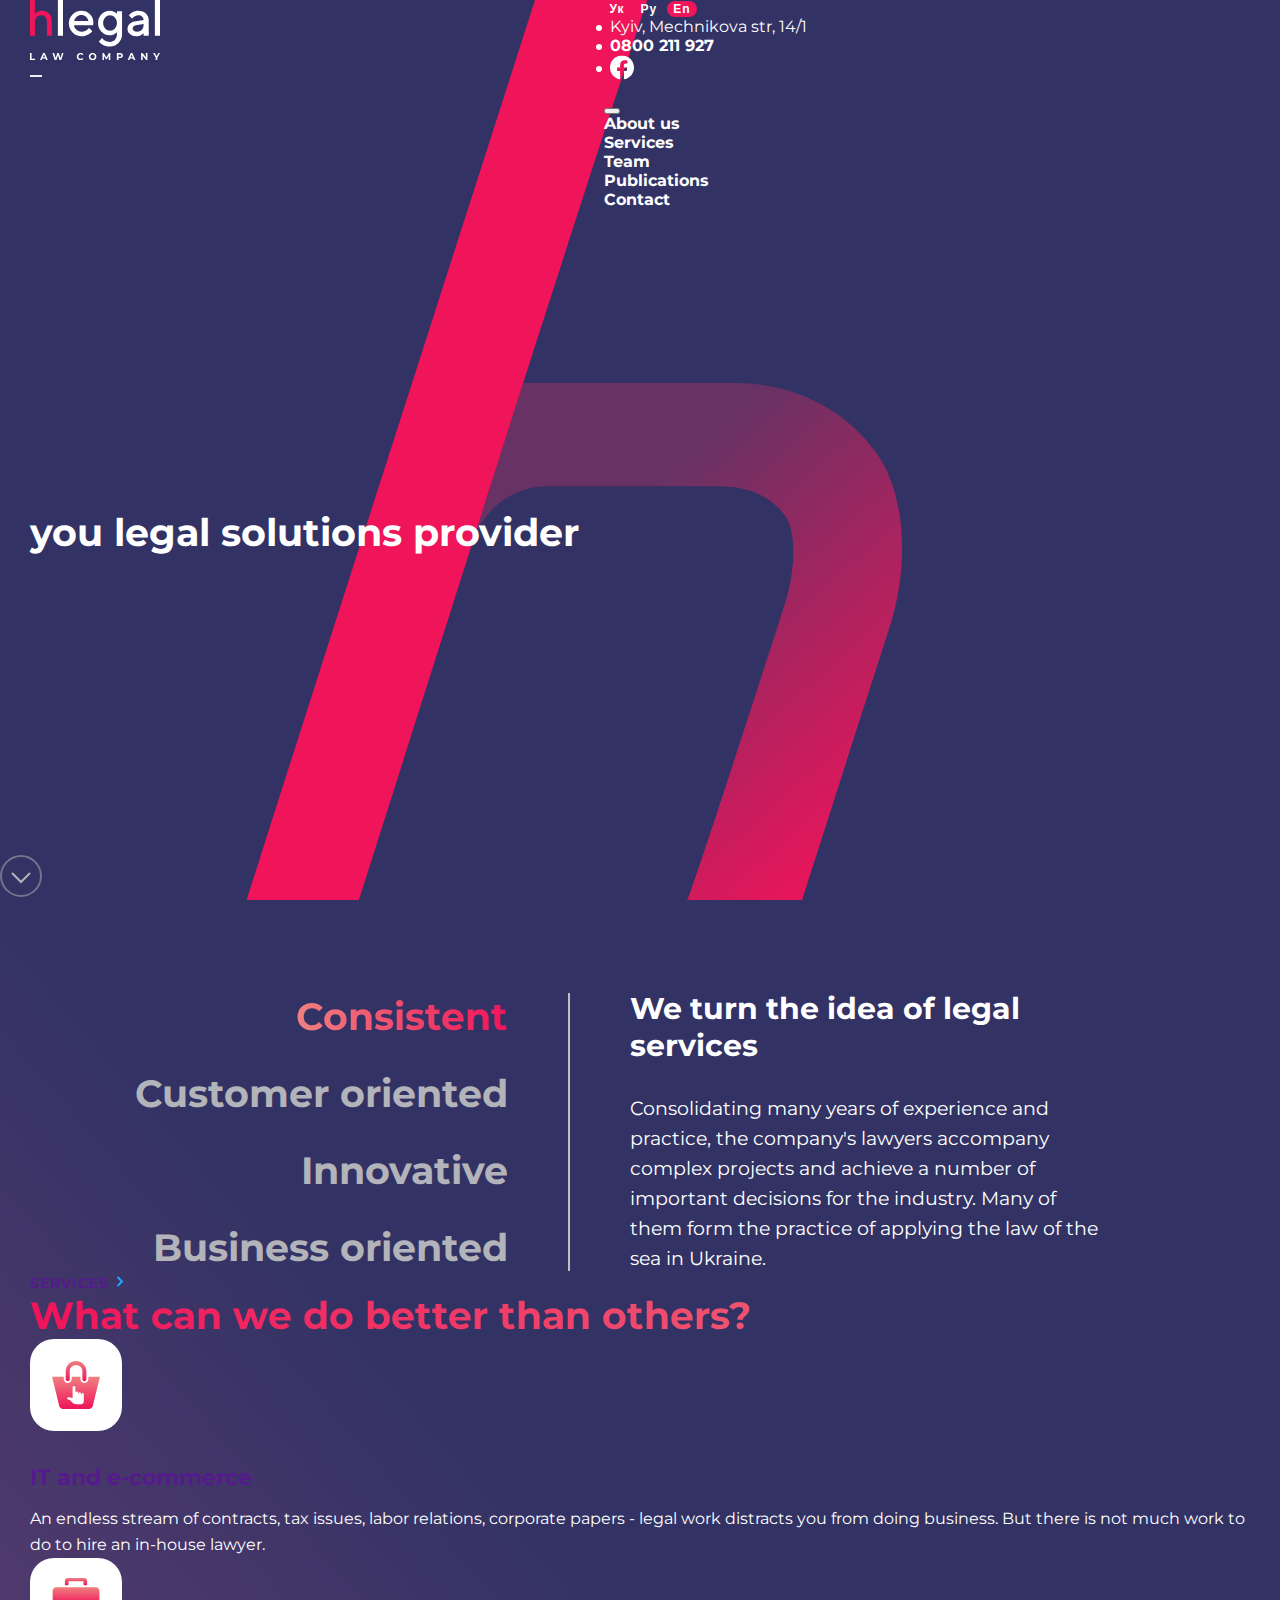
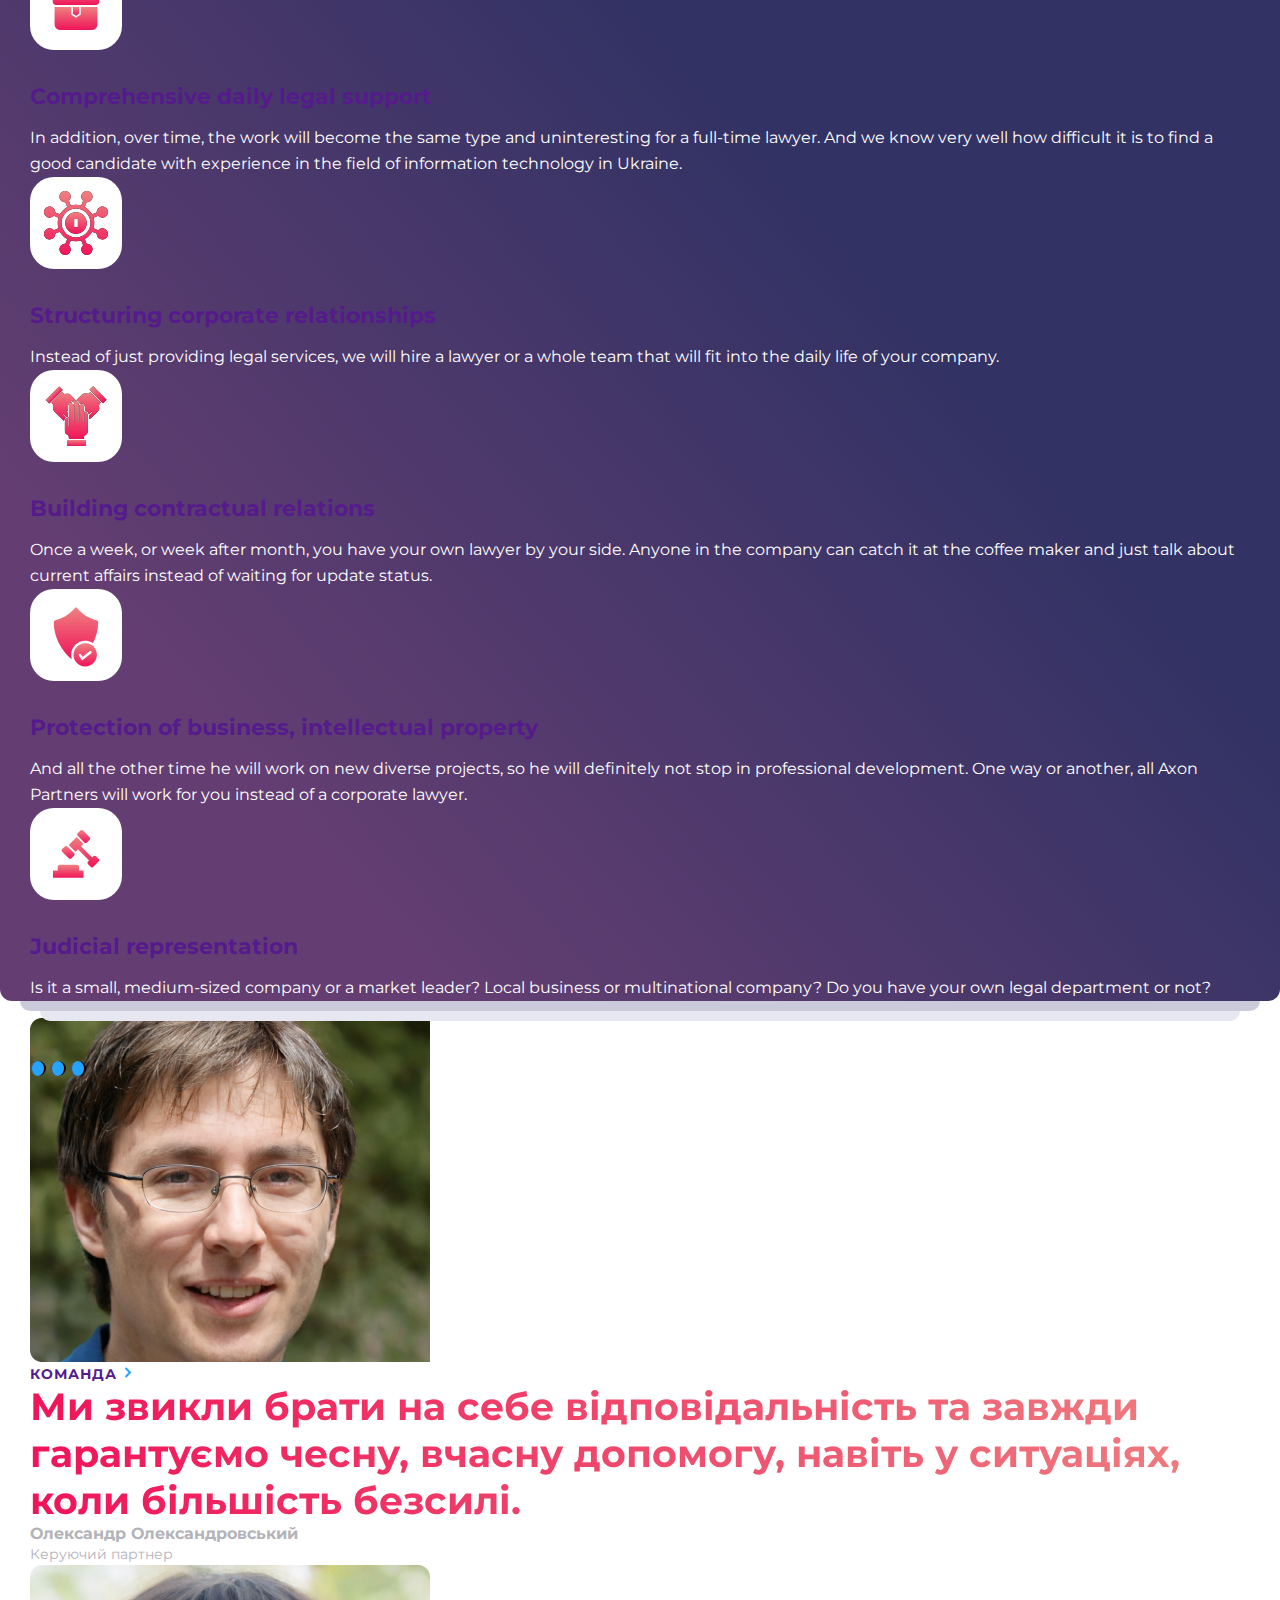
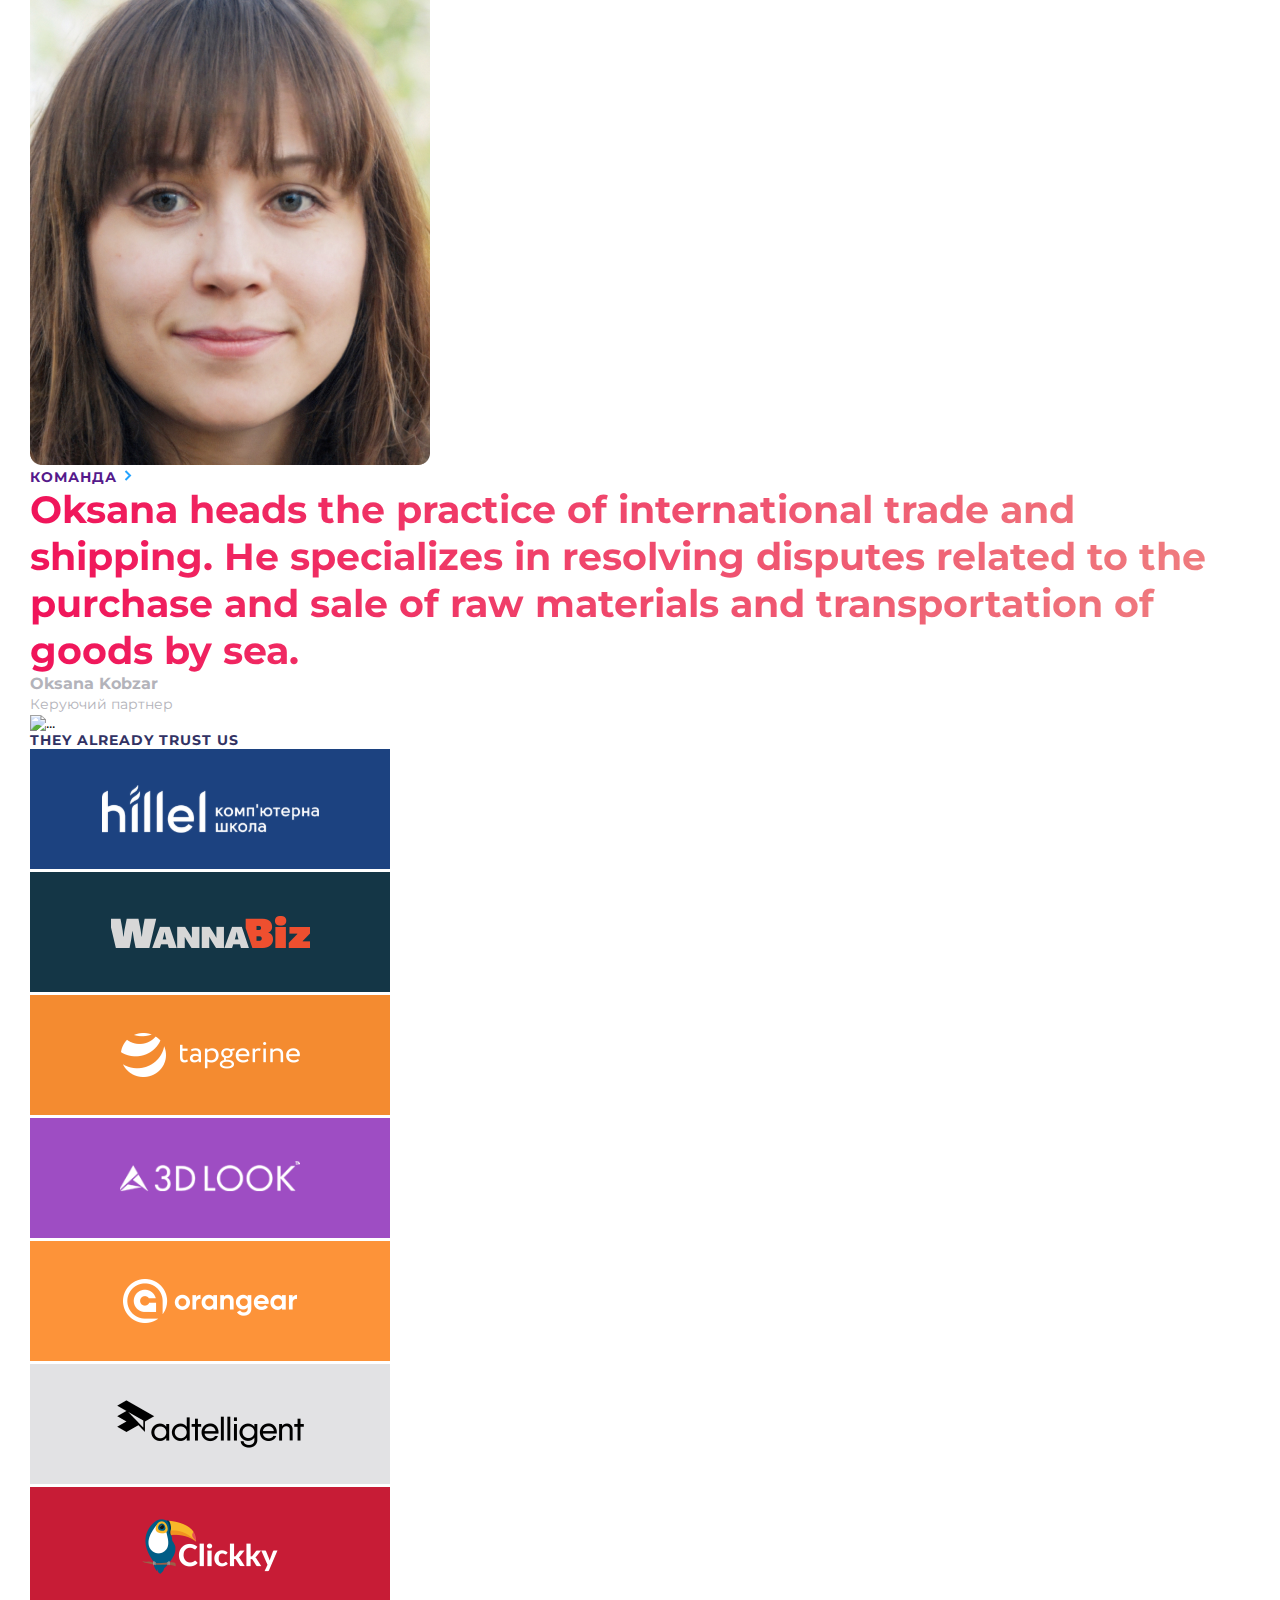
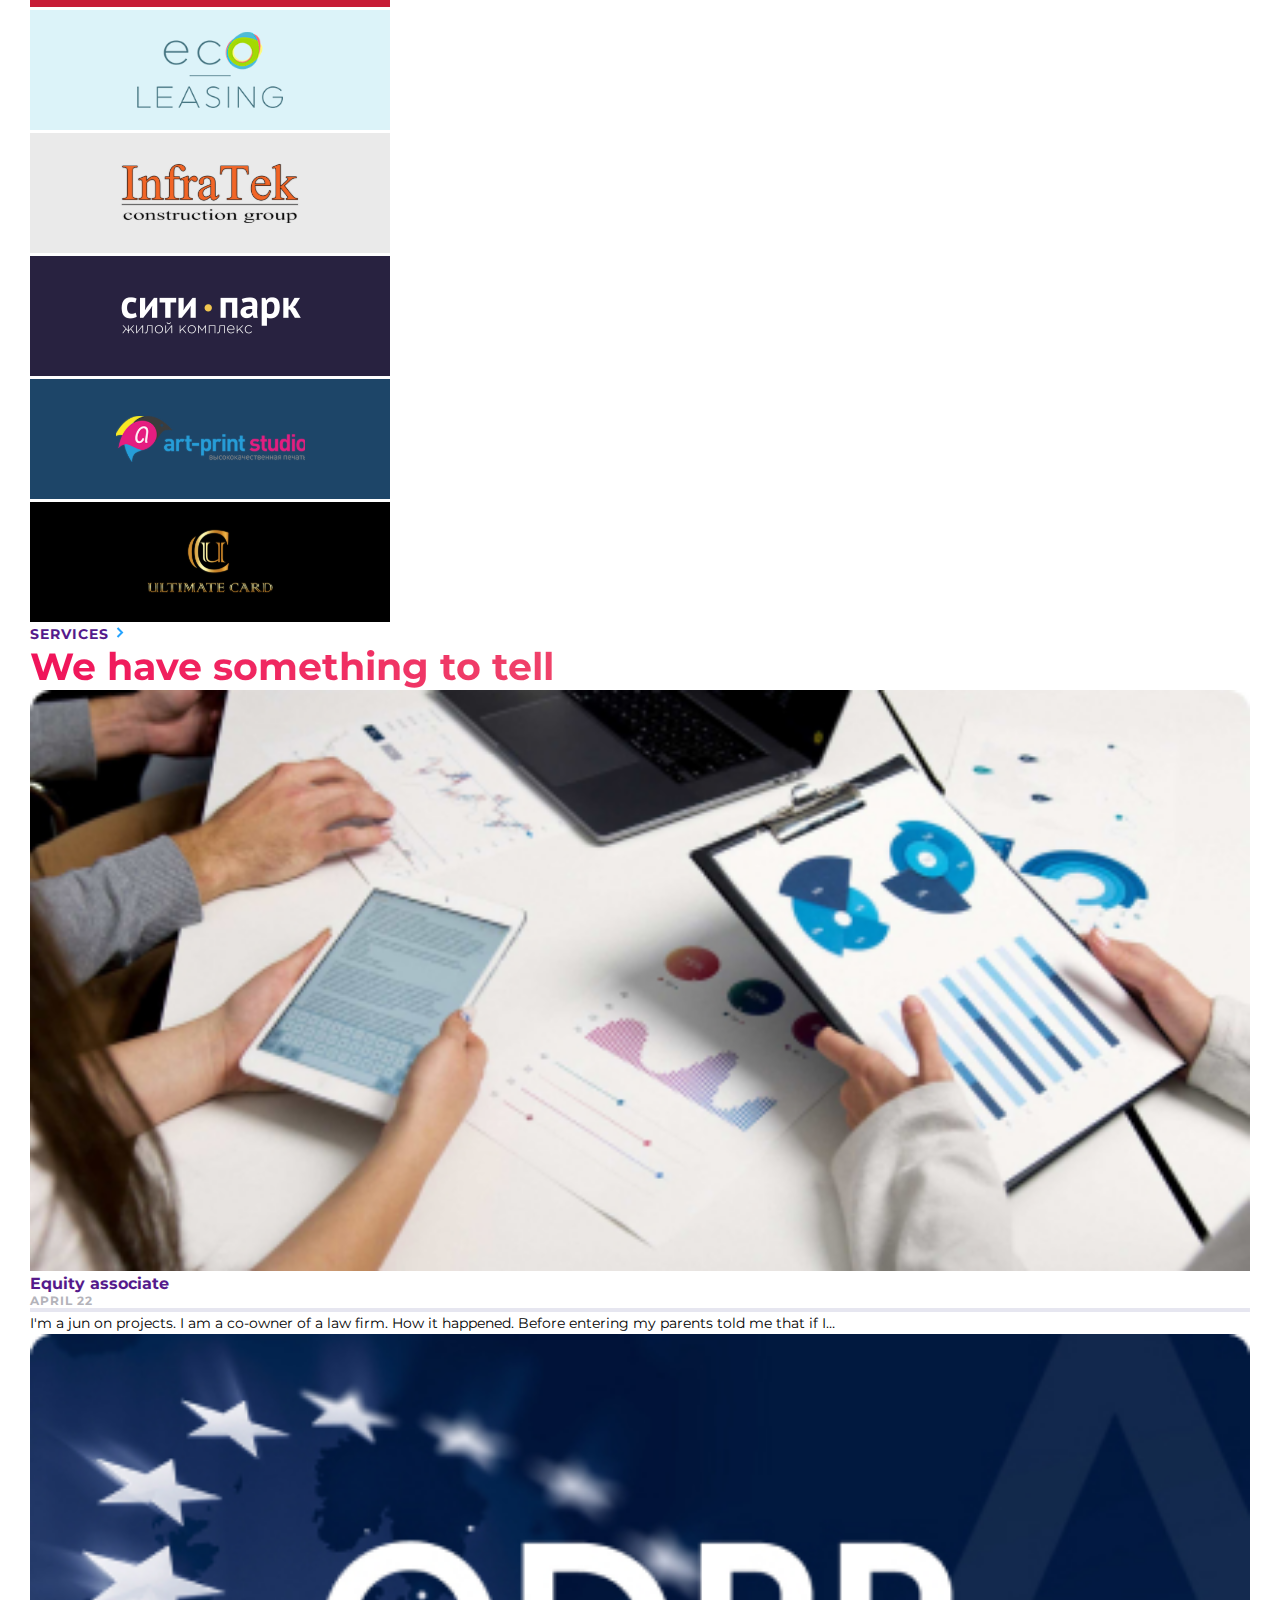
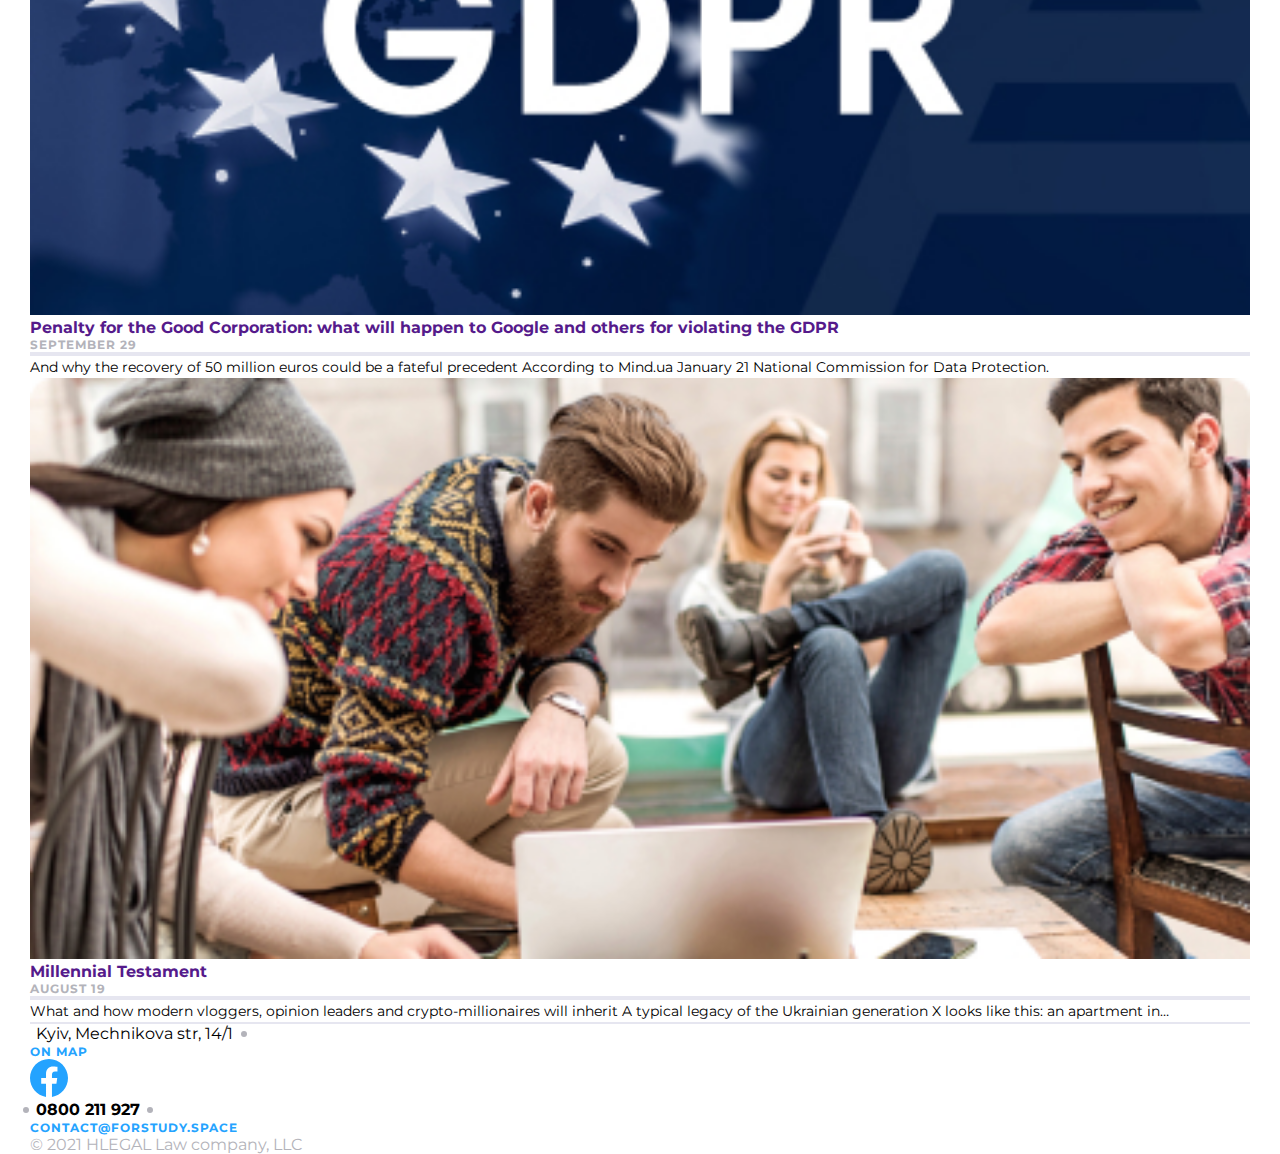
==== index.html @ 5e7d6709 "first commit" ====
<!DOCTYPE html>
<html lang="en">
  <head>
    <meta charset="UTF-8" />
    <meta name="viewport" content="width=device-width, initial-scale=1.0" />
    <title>Hlegal</title>
    <link
      href="https://cdn.jsdelivr.net/npm/bootstrap@5.3.2/dist/css/bootstrap.min.css"
      rel="stylesheet"
      integrity="sha384-T3c6CoIi6uLrA9TneNEoa7RxnatzjcDSCmG1MXxSR1GAsXEV/Dwwykc2MPK8M2HN"
      crossorigin="anonymous"
    />
    <script
      src="https://cdn.jsdelivr.net/npm/bootstrap@5.3.2/dist/js/bootstrap.bundle.min.js"
      integrity="sha384-C6RzsynM9kWDrMNeT87bh95OGNyZPhcTNXj1NW7RuBCsyN/o0jlpcV8Qyq46cDfL"
      crossorigin="anonymous"
    ></script>
    <link rel="stylesheet" href="./css/main.css" />
  </head>
  <body>
    <div class="page_gradient">
      <div class="page_gradient-shadow page_gradient-shadow-1"></div>
      <div class="page_gradient-shadow page_gradient-shadow-2"></div>
      <main class="main">
        <div class="main--bg">
          <object
            class="logo_h"
            data="./svg_icons/Symbol.svg"
            type=""
            class="main--bg--h"
          ></object>
        </div>
        <div class="main__section">
          <header class="main__header">
            <div class="header_top">
              <div class="header_top__info">
                <button class="btn-sm">Ук</button>
                <button class="btn-sm">Ру</button>
                <button class="btn-sm active">En</button>
              </div>
              <div class="header_top__number">
                <p class="mb-0 number">0800 211 927</p>
              </div>
            </div>
            <nav class="navbar navbar-dark navbar-expand-sm">
              <div class="conteiner">
                <div class="header_more w-100">
                  <div
                    class="header_more__logo d-flex align-items-center justify-content-between"
                  >
                    <div class="navbar-other">
                      <a class="navbar-brand" href="#">
                        <object
                          class="img_logo_header"
                          data="../svg_icons/Logo.svg "
                          type=""
                        ></object>
                        <a class="header_more__logo_2">
                          <object data="./svg_icons/Slash.svg" type=""></object>
                          <h3 class="h3_logo">services</h3>
                        </a>
                      </a>
                    </div>

                    <button
                      class="navbar-toggler h-toggler"
                      type="button"
                      data-bs-toggle="offcanvas"
                      data-bs-target="#offcanvasDarkNavbar"
                      aria-controls="offcanvasDarkNavbar"
                      aria-label="Toggle navigation"
                    >
                      <span class="navbar-toggler-icon"></span>
                    </button>
                  </div>
                  <div
                    class="header_more__info d-none d-sm-flex gap-3 align-items-center justify-content-md-end justify-content-start"
                  >
                    <div class="btn_lang d-flex gap-3 align-items-center">
                      <button class="btn-ms">Ук</button>
                      <button class="btn-ms">Ру</button>
                      <button class="btn-ms active">En</button>
                    </div>
                    <address class="d-flex align-items-center m-0 gap-3">
                      <p class="address_item mb-0 location">
                        Kyiv, Mechnikova str, 14/1
                      </p>
                      <p class="address_item mb-0 number">0800 211 927</p>
                      <a class="address_item" href="">
                        <object
                          data="./svg_icons/Facebook-Header.svg"
                          type=""
                        ></object>
                      </a>
                    </address>
                  </div>
                  <div
                    class="offcanvas offcanvas-end text-bg-dark header_more__links"
                    tabindex="-1"
                    id="offcanvasDarkNavbar"
                    aria-labelledby="offcanvasDarkNavbarLabel"
                  >
                    <div class="offcanvas-header">
                      <button
                        type="button"
                        class="btn-close btn-close-white"
                        data-bs-dismiss="offcanvas"
                        aria-label="Close"
                      ></button>
                    </div>
                    <div
                      class="offcanvas-body align-items-center justify-content-md-end justify-content-start"
                    >
                      <nav>
                        <ul class="d-flex gap-3 flex-sm-row flex-column">
                          <li class="item">
                            <a class="txt_u" href="">About us</a>
                          </li>
                          <li class="item">
                            <a class="txt_u" href="">Services</a>
                          </li>
                          <li class="item">
                            <a class="txt_u" href="">Team</a>
                          </li>
                          <li class="item">
                            <a class="txt_u" href="./pages/_publication.html"
                              >Publications</a
                            >
                          </li>
                          <li class="item">
                            <a class="txt_u" href="">Contact</a>
                          </li>
                        </ul>
                      </nav>
                    </div>
                  </div>
                </div>
              </div>
            </nav>
          </header>
          <div class="main__content">
            <div class="container">
              <h1
                class="text-light main__txt d-flex justify-content-center align-items-center text-center"
              >
                you legal solutions provider
              </h1>
            </div>
          </div>
          <div class="main__button_scroll d-flex justify-content-center pb-5">
            <a class="btn_down" href="#item">
              <svg
                xmlns="http://www.w3.org/2000/svg"
                width="42"
                height="42"
                viewBox="0 0 42 42"
                fill="none"
                class="btn_down__icon"
              >
                <circle
                  opacity="0.5"
                  cx="21"
                  cy="21"
                  r="20"
                  stroke="currentColor "
                  stroke-width="2"
                />
                <path
                  d="M12 18L21 27L30 18"
                  stroke="currentColor"
                  stroke-width="2"
                />
              </svg>
            </a>
          </div>
        </div>
      </main>
      <section class="services">
        <div class="conteiner">
          <div class="services_content">
            <div class="services_h">
              <ul class="list_s">
                <li class="services_item">
                  <a class="services_links active" href="">Consistent</a>
                </li>
                <li class="services_item">
                  <a class="services_links" href="">Customer oriented</a>
                </li>
                <li class="services_item">
                  <a class="services_links" href="">Innovative</a>
                </li>
                <li class="services_item">
                  <a class="services_links" href="">Business oriented</a>
                </li>
              </ul>
            </div>
            <div class="services_txt">
              <h3 class="h3_s">We turn the idea of legal services</h3>
              <p class="p_services">
                Consolidating many years of experience and practice, the
                company's lawyers accompany complex projects and achieve a
                number of important decisions for the industry. Many of them
                form the practice of applying the law of the sea in Ukraine.
              </p>
            </div>
          </div>
        </div>
      </section>
      <section id="item" class="services_card pb-5">
        <div class="conteiner">
          <div class="cards_title pt-5">
            <a class="link_card d-flex align-items-center" href=""
              >Services <object data="./svg_icons/Arrow.svg" type=""></object
            ></a>
            <h2 class="h2_card pt-1">What can we do better than others?</h2>
          </div>
          <div class="row pt-5">
            <div class="col-12 col-sm-6 col-lg-4">
              <object data="./svg_icons/backpack.svg" type=""></object>
              <h3 class="h3_card">
                <a class="publication_links" href="">IT and e-commerce</a>
              </h3>
              <p class="p_card">
                An endless stream of contracts, tax issues, labor relations,
                corporate papers - legal work distracts you from doing business.
                But there is not much work to do to hire an in-house lawyer.
              </p>
            </div>
            <div class="col-12 col-md-6 col-lg-4">
              <object data="./svg_icons/backpack_2.svg" type=""></object>
              <h3 class="h3_card">
                <a class="publication_links" href=""
                  >Comprehensive daily legal support</a
                >
              </h3>
              <p class="p_card">
                In addition, over time, the work will become the same type and
                uninteresting for a full-time lawyer. And we know very well how
                difficult it is to find a good candidate with experience in the
                field of information technology in Ukraine.
              </p>
            </div>
            <div class="col-12 col-sm-6 col-lg-4">
              <object data="./svg_icons/ank.svg" type=""></object>
              <h3 class="h3_card">
                <a class="publication_links" href=""
                  >Structuring corporate relationships</a
                >
              </h3>
              <p class="p_card">
                Instead of just providing legal services, we will hire a lawyer
                or a whole team that will fit into the daily life of your
                company.
              </p>
            </div>
            <div class="col-12 col-sm-6 col-lg-4 pt-5">
              <object data="./svg_icons/hand.svg" type=""></object>
              <h3 class="h3_card">
                <a class="publication_links" href=""
                  >Building contractual relations</a
                >
              </h3>
              <p class="p_card">
                Once a week, or week after month, you have your own lawyer by
                your side. Anyone in the company can catch it at the coffee
                maker and just talk about current affairs instead of waiting for
                update status.
              </p>
            </div>
            <div class="col-12 col-sm-6 col-lg-4 pt-5">
              <object data="./svg_icons/protection.svg" type=""></object>
              <h3 class="h3_card">
                <a class="publication_links" href=""
                  >Protection of business, intellectual property</a
                >
              </h3>
              <p class="p_card">
                And all the other time he will work on new diverse projects, so
                he will definitely not stop in professional development. One way
                or another, all Axon Partners will work for you instead of a
                corporate lawyer.
              </p>
            </div>
            <div class="col-12 col-sm-6 col-lg-4 pt-5">
              <object data="./svg_icons/Court.svg" type=""></object>
              <h3 class="h3_card">
                <a class="publication_links" href="">Judicial representation</a>
              </h3>
              <p class="p_card">
                Is it a small, medium-sized company or a market leader? Local
                business or multinational company? Do you have your own legal
                department or not?
              </p>
            </div>
          </div>
        </div>
      </section>
    </div>
    <div class="more_page pt-5">
      <section class="team pt-5">
        <div class="conteiner">
          <div id="carouselExampleIndicators" class="carousel slide">
            <div class="carousel-indicators">
              <button
                type="button"
                data-bs-target="#carouselExampleIndicators"
                data-bs-slide-to="0"
                class="active"
                aria-current="true"
                aria-label="Slide 1"
              ></button>
              <button
                type="button"
                data-bs-target="#carouselExampleIndicators"
                data-bs-slide-to="1"
                aria-label="Slide 2"
              ></button>
              <button
                type="button"
                data-bs-target="#carouselExampleIndicators"
                data-bs-slide-to="2"
                aria-label="Slide 3"
              ></button>
            </div>
            <div class="carousel-inner">
              <div class="carousel-item active">
                <div class="carousel_content d-flex gap-4 align-items-center">
                  <object
                    class="img_men"
                    data="./jpg_photo/men.jpg"
                    type=""
                  ></object>
                  <div class="team_title d-flex flex-column">
                    <a class="link_card pb-1 d-flex align-items-center" href=""
                      >команда
                      <object data="./svg_icons/Arrow.svg" type=""></object
                    ></a>
                    <h2 class="h2_card pb-1">
                      Ми звикли брати на себе відповідальність та завжди
                      гарантуємо чесну, вчасну допомогу, навіть у ситуаціях,
                      коли більшість безсилі.
                    </h2>
                    <h4 class="h4 pt-4">Олександр Олександровський</h4>
                    <h5 class="h5">Керуючий партнер</h5>
                  </div>
                </div>
              </div>
              <div class="carousel-item">
                <div class="carousel_content d-flex gap-4 align-items-center">
                  <object data="./jpg_photo/women.jpg" type=""></object>
                  <div class="team_title d-flex flex-column">
                    <a class="link_card pb-1" href=""
                      >команда
                      <object data="./svg_icons/Arrow.svg" type=""></object
                    ></a>
                    <h2 class="h2_card pb-1">
                      Oksana heads the practice of international trade and
                      shipping. He specializes in resolving disputes related to
                      the purchase and sale of raw materials and transportation
                      of goods by sea.
                    </h2>
                    <h4 class="h4 pt-4">Oksana Kobzar</h4>
                    <h5 class="h5">Керуючий партнер</h5>
                  </div>
                </div>
              </div>
              <div class="carousel-item">
                <img src="..." class="d-block w-100" alt="..." />
              </div>
            </div>
          </div>
        </div>
      </section>
      <section class="partners">
        <div class="conteiner partners_links">
          <div class="partners_title text-center pt-5">
            <h5 class="h5 p_h5 pt-5 pb-4">They already trust us</h5>
          </div>
          <div class="row rounded overflow-hidden">
            <div class="col-12 col-sm-4 col-lg-3">
              <object
                class="img_p"
                data="./svg_icons/hilel.svg"
                type=""
              ></object>
            </div>
            <div class="col-12 col-sm-4 col-lg-3">
              <object
                class="img_p"
                data="./svg_icons/wannabiz (2).svg"
                type=""
              ></object>
            </div>
            <div class="col-12 col-sm-4 col-lg-3">
              <object
                class="img_p"
                data="./svg_icons/tapg.svg"
                type=""
              ></object>
            </div>
            <div class="col-12 col-sm-4 col-lg-3">
              <object
                class="img_p"
                data="/svg_icons/3d_look.svg"
                type=""
              ></object>
            </div>
            <div class="lcol-12 col-sm-4 col-lg-3">
              <object
                class="img_p"
                data="./svg_icons/orenger.svg"
                type=""
              ></object>
            </div>
            <div class="col-12 col-sm-4 col-lg-3">
              <object
                class="img_p"
                data="./svg_icons/adtilligent.svg"
                type=""
              ></object>
            </div>
            <div class="col-12 col-sm-4 col-lg-3 clickky">
              <object
                class="img_p"
                data="./svg_icons/clickky.svg"
                type=""
              ></object>
            </div>
            <div class="col-12 col-sm-4 col-lg-3 eco">
              <object class="img_p" data="./svg_icons/eco.svg" type=""></object>
            </div>
            <div class="col-12 col-sm-4 col-lg-3 infotek">
              <object
                class="img_p"
                data="./svg_icons/infotek.svg"
                type=""
              ></object>
            </div>
            <div class="col-12 col-sm-4 col-lg-3 sity_park">
              <object
                class="img_p"
                data="./svg_icons/sity_park (2).svg"
                type=""
              ></object>
            </div>
            <div class="col-12 col-sm-4 col-lg-3 artprint">
              <object
                class="img_p"
                data="./svg_icons/artprint.svg"
                type=""
              ></object>
            </div>
            <div class="col-12 col-sm-4 col-lg-3 ultimate_card">
              <object
                class="img_p"
                data="./svg_icons/ultimate_card.svg"
                type=""
              ></object>
            </div>
          </div>
        </div>
      </section>

      <section class="publication pt-5">
        <div class="conteiner">
          <div class="publicatin_title">
            <a class="link_card d-flex align-items-center" href=""
              >Services <object data="./svg_icons/Arrow.svg" type=""></object
            ></a>
            <h2 class="h2_card pt-1">We have something to tell</h2>
          </div>
          <div class="row pt-5">
            <div class="col-12 col-sm-6 col-lg-4 pb-4">
              <object class="img" data="./jpg_photo/work.jpg" type=""></object>
              <h3 class="h3_publication pt-4">
                <a class="publication_links" href="">Equity associate</a>
              </h3>
              <p class="p_publication pb-3 pt-3">April 22</p>
              <h5 class="h5 h5_publication pt-3">
                I'm a jun on projects. I am a co-owner of a law firm. How it
                happened. Before entering my parents told me that if I…
              </h5>
            </div>
            <div class="col-12 col-sm-6 col-lg-4 pb-4">
              <object class="img" data="./jpg_photo/GDPR.jpg" type=""></object>
              <h3 class="h3_publication pt-4">
                <a class="publication_links" href=""
                  >Penalty for the Good Corporation: what will happen to Google
                  and others for violating the GDPR</a
                >
              </h3>
              <p class="p_publication pb-3 pt-3">September 29</p>
              <h5 class="h5 h5_publication pt-3">
                And why the recovery of 50 million euros could be a fateful
                precedent According to Mind.ua January 21 National Commission
                for Data Protection.
              </h5>
            </div>
            <div class="col-12 col-sm-6 col-lg-4 pb-5">
              <object
                class="img"
                data="./jpg_photo/people.jpg"
                type=""
              ></object>
              <h3 class="h3_publication pt-4">
                <a class="publication_links" href="">Millennial Testament</a>
              </h3>
              <p class="p_publication pb-3 pt-3">August 19</p>
              <h5 class="h5 h5_publication pt-3">
                What and how modern vloggers, opinion leaders and
                crypto-millionaires will inherit A typical legacy of the
                Ukrainian generation X looks like this: an apartment in…
              </h5>
            </div>
          </div>
        </div>
      </section>
      <footer class="footer">
        <div class="conteiner">
          <div class="footer_content row pt-4">
            <div class="footer_links col-12 col-sm-6 col-lg-6">
              <div class="loc_footer d-flex align-items-center gap-3 pb-4">
                <p class="address_item mb-0 location">
                  Kyiv, Mechnikova str, 14/1
                </p>
                <a class="link_f" href="">on map</a>
              </div>
              <div class="social_link d-flex gap-3 align-items-center">
                <a href=""
                  ><object
                    data="./svg_icons/Facebook-Footer.svg"
                    type=""
                  ></object
                ></a>
                <p class="address_item mb-0 number">0800 211 927</p>
                <a class="link_f" href="">contact@forstudy.space</a>
              </div>
            </div>
            <div
              class="footer_info col-12 col-sm-6 col-lg-6 d-flex justify-content-end"
            >
              <p class="p_f">© 2021 HLEGAL Law company, LLC</p>
            </div>
          </div>
        </div>
      </footer>
    </div>
  </body>
</html>
---- css/main.css ----
/* http://meyerweb.com/eric/tools/css/reset/ 
   v2.0 | 20110126
   License: none (public domain)
*/
@import url("https://fonts.googleapis.com/css2?family=Montserrat:wght@400;700&display=swap");
html, body, div, span, applet, object, iframe,
h1, h2, h3, h4, h5, h6, p, blockquote, pre,
a, abbr, acronym, address, big, cite, code,
del, dfn, em, img, ins, kbd, q, s, samp,
small, strike, strong, sub, sup, tt, var,
b, u, i, center,
dl, dt, dd, ol, ul, li,
fieldset, form, label, legend,
table, caption, tbody, tfoot, thead, tr, th, td,
article, aside, canvas, details, embed,
figure, figcaption, footer, header, hgroup,
menu, nav, output, ruby, section, summary,
time, mark, audio, video {
  margin: 0;
  padding: 0;
  border: 0;
  font-size: 100%;
  font: inherit;
  vertical-align: baseline;
}

/* HTML5 display-role reset for older browsers */
article, aside, details, figcaption, figure,
footer, header, hgroup, menu, nav, section {
  display: block;
}

body {
  line-height: 1;
}

ol, ul {
  list-style: none;
}

blockquote, q {
  quotes: none;
}

blockquote:before, blockquote:after,
q:before, q:after {
  content: "";
  content: none;
}

table {
  border-collapse: collapse;
  border-spacing: 0;
}

* {
  box-sizing: border-box;
}

body {
  font-family: "Montserrat", sans-serif;
}

.conteiner {
  max-width: 1380px;
  padding: 0 30px;
  margin: 0 auto;
  width: 100%;
}

.page_gradient {
  min-height: 100vh;
  background: var(--gradient-supersoft, linear-gradient(229deg, #323264 11.93%, #323264 57.17%, #643e72 87.46%));
  border-radius: 0px 0px 12px 12px;
  position: relative;
}
.page_gradient-shadow {
  background-color: #fff;
  height: 10px;
  position: absolute;
  width: 100%;
  border-radius: 0px 0px 12px 12px;
}
.page_gradient-shadow-1 {
  bottom: -10px;
  width: calc(100% - 40px);
  left: 20px;
  background-color: #CACADB;
}
.page_gradient-shadow-2 {
  bottom: -20px;
  width: calc(100% - 80px);
  left: 40px;
  background-color: #E7E7F2;
}

.txt_u {
  text-decoration: none;
  color: #fff;
  font-size: 16px;
  font-style: normal;
  font-weight: 700;
  line-height: normal;
}
.txt_u:hover {
  color: #f0145a;
  text-decoration: underline;
}

.main {
  position: relative;
  min-height: 100vh;
}
.main--bg {
  height: 100%;
  position: absolute;
  width: 100%;
  display: flex;
  justify-content: center;
  overflow-x: hidden;
}
.main--bg--h {
  height: 100%;
}
.main__section {
  display: flex;
  justify-content: space-between;
  position: relative;
  flex-direction: column;
  min-height: 100vh;
  z-index: 100;
}
.main__txt {
  font-size: 38px;
  font-style: normal;
  font-weight: 700;
  line-height: normal;
  color: #fff;
  padding: 0 30px;
}

.header_more {
  color: #fff;
  display: grid;
  row-gap: 18px;
  grid-template-areas: "info" "logo" "links";
}
@media screen and (min-width: 769px) {
  .header_more {
    grid-template-areas: "logo info" "logo links";
  }
}
.header_more__logo {
  grid-area: logo;
}
.header_more__info {
  grid-area: info;
}
.header_more__links {
  grid-area: links;
}

.btn-ms {
  background-color: transparent;
  border: none;
  color: #fff;
  font-size: 12px;
  font-style: normal;
  font-weight: 700;
  line-height: normal;
  letter-spacing: 1px;
}
.btn-ms.active, .btn-ms:hover {
  background-color: #f0145a;
  border-radius: 8px;
}

.navbar-toggler.h-toggler {
  border: none;
  outline: none;
}
.navbar-toggler.h-toggler:hover {
  border: none;
  outline: none;
}

.address_item {
  display: flex;
  align-items: center;
}
.address_item.location {
  font-size: 16px;
  font-style: normal;
  font-weight: 400;
  line-height: normal;
}
.address_item.number {
  font-size: 16px;
  font-style: normal;
  font-weight: 700;
  line-height: normal;
}
.address_item:before {
  position: relative;
  content: "";
  height: 6px;
  width: 6px;
  background-color: #fff;
  border-radius: 50%;
  right: 8px;
  top: 1px;
}

.btn_down {
  background-color: transparent;
  border: none;
  display: inline-block;
  cursor: pointer;
  color: #fff;
}
.btn_down__icon:hover {
  color: #f0145a;
}

.header_top {
  display: none;
}
@media screen and (max-width: 375px) {
  .header_top {
    display: flex;
    justify-content: space-between;
    width: 100%;
    align-items: center;
    background: rgba(245, 245, 250, 0.2);
    padding: 10px 15px;
  }
  .header_top__number {
    color: #fff;
    font-size: 16px;
    font-style: normal;
    font-weight: 700;
    line-height: normal;
  }
}

.header_more__logo_2 {
  display: none;
}
@media screen and (max-width: 375px) {
  .header_more__logo_2 {
    display: flex;
    justify-content: none;
    text-decoration: none;
  }
}

@media screen and (max-width: 375px) {
  .img_logo_header {
    max-width: 69px;
    display: flex;
  }
}
@media screen and (max-width: 375px) {
  .navbar-other {
    display: flex;
    align-items: center;
    justify-content: space-between;
    max-width: 169px;
  }
  .logo_h {
    max-width: 532px;
  }
}
.h3_logo {
  color: #fff;
  font-size: 20px;
  font-style: normal;
  font-weight: 400;
  line-height: normal;
}

.services_content {
  display: grid;
  grid-template-columns: repeat(2, 1fr);
  align-items: center;
  padding-top: 90px;
  max-width: 1080px;
}
.services_content .services_h {
  border-right: 2px solid silver;
  padding-right: 60px;
}
.services_content .services_h .list_s {
  display: flex;
  align-items: flex-end;
  flex-direction: column;
  gap: 30px;
}
.services_content .services_h .list_s .services_links {
  text-decoration: none;
  font-size: 38px;
  font-style: normal;
  font-weight: 700;
  line-height: normal;
  color: #b3b3ba;
}
.services_content .services_h .list_s .services_links:hover, .services_content .services_h .list_s .services_links.active {
  background: var(--gradient-text-red-reversed, linear-gradient(90deg, #ef8080 0.84%, #f0145a 99.96%));
  background-clip: text;
  -webkit-background-clip: text;
  -webkit-text-fill-color: transparent;
}
.services_content .services_txt {
  display: flex;
  flex-direction: column;
  gap: 30px;
  padding-left: 60px;
}
.services_content .services_txt .h3_s {
  color: #fff;
  font-size: 30px;
  font-style: normal;
  font-weight: 700;
  line-height: normal;
}
.services_content .services_txt .p_services {
  color: #fff;
  font-size: 19px;
  font-style: normal;
  font-weight: 400;
  line-height: 30px; /* 157.895% */
}

.link_card {
  text-decoration: none;
  font-size: 14px;
  font-style: normal;
  font-weight: 700;
  line-height: normal;
  letter-spacing: 1px;
  text-transform: uppercase;
}

.h2_card {
  font-size: 38px;
  font-style: normal;
  font-weight: 700;
  line-height: normal;
  background: var(--gradient-red-text, linear-gradient(90deg, #f0145a 0.84%, #ef8080 99.96%));
  background-clip: text;
  -webkit-background-clip: text;
  -webkit-text-fill-color: transparent;
}

.h3_card {
  color: #24A3FF;
  font-size: 22px;
  font-style: normal;
  font-weight: 700;
  line-height: normal;
  padding: 30px 0px 15px 0px;
}

.p_card {
  color: #fff;
  font-size: 16px;
  font-style: normal;
  font-weight: 400;
  line-height: 26px; /* 162.5% */
}

.card_content {
  gap: 60px;
}

.h4 {
  font-size: 16px;
  font-style: normal;
  font-weight: 700;
  line-height: normal;
  color: #b3b3ba;
}

.h5 {
  color: #b3b3ba;
  font-size: 14px;
  font-style: normal;
  font-weight: 400;
  line-height: 22px; /* 157.143% */
}

.btn_scroll {
  color: #24A3FF;
  border-radius: 50%;
}

.p_h5 {
  font-size: 14px;
  font-style: normal;
  font-weight: 700;
  line-height: normal;
  letter-spacing: 1px;
  text-transform: uppercase;
  color: #323264;
}

.publication .h3_publication {
  font-size: 16px;
  font-style: normal;
  font-weight: 700;
  line-height: normal;
  color: #24A3FF;
}
.publication .p_publication {
  font-size: 12px;
  font-style: normal;
  font-weight: 700;
  line-height: normal;
  letter-spacing: 1px;
  text-transform: uppercase;
  color: #b3b3ba;
  border-bottom: 4px solid #e6e6f0;
}
.publication .h5_publication {
  font-size: 14px;
  font-style: normal;
  font-weight: 400;
  line-height: 22px; /* 157.143% */
  color: #000;
}

.img {
  width: 100%;
}

.link_f {
  font-size: 12px;
  font-style: normal;
  font-weight: 700;
  line-height: normal;
  letter-spacing: 1px;
  text-transform: uppercase;
  color: #24A3FF;
  text-decoration: none;
}

.footer_content {
  border-top: 2px solid #e6e6f0;
}
.footer_content .p_f {
  font-size: 16px;
  font-style: normal;
  font-weight: 400;
  line-height: normal;
  color: #b3b3ba;
}

.loc_footer .address_item::after {
  content: "";
  background-color: #b3b3ba;
  width: 6px;
  height: 6px;
  position: relative;
  border-radius: 50%;
  left: 8px;
  top: 1px;
}

.social_link .address_item::before {
  content: "";
  background-color: #b3b3ba;
  width: 6px;
  height: 6px;
  position: relative;
  border-radius: 50%;
  right: 7px;
  top: 1px;
}
.social_link .address_item::after {
  content: "";
  background-color: #b3b3ba;
  width: 6px;
  height: 6px;
  position: relative;
  border-radius: 50%;
  left: 7px;
  top: 1px;
}

@media screen and (max-width: 1060px) {
  .img_p {
    width: 100%;
  }
}
@media screen and (max-width: 933px) {
  .services_content .services_h .list_s {
    white-space: nowrap;
  }
}
@media screen and (max-width: 769px) {
  .services_content {
    display: grid;
    grid-template-columns: repeat(2, 1fr);
    grid-template-columns: 100%;
  }
}
@media screen and (max-width: 769px) {
  .services_content .services_h .list_s {
    flex-direction: row;
    white-space: nowrap;
    overflow-x: auto;
    max-width: 769px;
    border-bottom: 2px solid silver;
    align-items: center;
    padding-bottom: 30px;
  }
  .services_content .services_h {
    border-right: none;
    padding-right: 0px;
  }
  .services_content .services_txt {
    padding-top: 30px;
    padding-left: 0px;
  }
}
@media screen and (max-width: 769px) {
  .carousel_content.d-flex.gap-4.align-items-center {
    display: flex;
    flex-wrap: wrap;
    width: 100%;
    align-items: center;
  }
  .img_men {
    width: 100%;
  }
  .col-12.col-sm-6.col-lg-4.pb-5 {
    width: 100%;
  }
  .img_p {
    max-width: 217px;
  }
  .number {
    white-space: nowrap;
  }
  .col-12.col-md-6.col-lg-4 {
    max-width: 274px;
  }
}
@media screen and (max-width: 415px) {
  .loc_footer {
    display: flex;
    flex-direction: column;
    align-items: center;
  }
  .social_link {
    display: flex;
    flex-direction: column;
    align-items: center;
    padding-bottom: 30px;
  }
  .p_f {
    white-space: nowrap;
  }
  .img_p {
    width: 100%;
  }
  .clickky,
  .eco,
  .infotek,
  .sity_park,
  .artprint,
  .ultimate_card {
    display: none;
  }
}
.carousel-indicators [data-bs-target] {
  background-color: #24A3FF;
  border-radius: 50%;
  border-top: none;
  border-bottom: none;
  width: 15px;
  height: 15px;
  position: relative;
  top: 60px;
}

.conteiner {
  max-width: 1380px;
  padding: 0 30px;
  margin: 0 auto;
  width: 100%;
}

.header_more_p {
  color: #b3b3ba;
  display: grid;
  row-gap: 18px;
  grid-template-areas: "info" "logo" "links";
}
@media screen and (min-width: 769px) {
  .header_more_p {
    grid-template-areas: "logo info" "logo links";
  }
}
.header_more_p__logo {
  grid-area: logo;
}
.header_more_p__info {
  grid-area: info;
}
.header_more_p__links {
  grid-area: links;
}

.btn-sm {
  background-color: transparent;
  border: none;
  color: #b3b3ba;
  font-size: 12px;
  font-style: normal;
  font-weight: 700;
  line-height: normal;
  letter-spacing: 1px;
}
.btn-sm.active, .btn-sm:hover {
  background-color: #f0145a;
  border-radius: 8px;
}

.navbar-toggler.h-toggler {
  border: none;
  outline: none;
}
.navbar-toggler.h-toggler:hover {
  border: none;
  outline: none;
}

.address_item {
  display: flex;
  align-items: center;
}
.address_item.location {
  font-size: 16px;
  font-style: normal;
  font-weight: 400;
  line-height: normal;
}
.address_item.number_ {
  font-size: 16px;
  font-style: normal;
  font-weight: 700;
  line-height: normal;
}
.address_item:before {
  position: relative;
  content: "";
  height: 6px;
  width: 6px;
  background-color: #fff;
  border-radius: 50%;
  right: 8px;
  top: 1px;
}

.btn_down {
  background-color: transparent;
  border: none;
  display: inline-block;
  cursor: pointer;
  color: #b3b3ba;
}
.btn_down__icon:hover {
  color: #f0145a;
}

.header_top {
  display: none;
}
@media screen and (max-width: 375px) {
  .header_top {
    display: flex;
    justify-content: space-between;
    width: 100%;
    align-items: center;
    background: rgba(245, 245, 250, 0.2);
    padding: 10px 15px;
  }
  .header_top__number {
    color: #b3b3ba;
    font-size: 16px;
    font-style: normal;
    font-weight: 700;
    line-height: normal;
  }
}

.header_more__logo_2 {
  display: none;
}
@media screen and (max-width: 375px) {
  .header_more__logo_2 {
    display: flex;
    justify-content: none;
    text-decoration: none;
  }
}

@media screen and (max-width: 375px) {
  .img_logo_header {
    max-width: 69px;
    display: flex;
  }
}
@media screen and (max-width: 375px) {
  .navbar-other {
    display: flex;
    align-items: center;
    justify-content: space-between;
    max-width: 169px;
  }
}
.txt_p {
  text-decoration: none;
  color: #24A3FF;
  font-size: 16px;
  font-style: normal;
  font-weight: 700;
  line-height: normal;
}
.txt_p:hover {
  color: #f0145a;
  text-decoration: underline;
}

.button {
  border-radius: 12px;
  background: var(--grey-separator, #e6e6f0);
  max-width: 229px;
  overflow: hidden;
  display: flex;
  align-items: center;
  padding: 3px;
}
.button .btn {
  font-size: 16px;
  font-style: normal;
  font-weight: 700;
  line-height: normal;
  color: #323264;
  text-align: center;
  border: none;
}
.button .btn:hover, .button .btn.active {
  border-radius: 10px;
  background: var(--basic-white, #fff);
}

.img_logo_header_p {
  width: 100%;
}

.h3_p {
  font-size: 16px;
  font-style: normal;
  font-weight: 700;
  line-height: normal;
  color: #24A3FF;
}

.publication_links {
  text-decoration: none;
}

.p_pub {
  font-size: 12px;
  font-style: normal;
  font-weight: 700;
  line-height: normal;
  letter-spacing: 1px;
  text-transform: uppercase;
  color: #b3b3ba;
}

.h5_p {
  font-size: 14px;
  font-style: normal;
  font-weight: 400;
  line-height: 22px; /* 157.143% */
  color: #000;
}

.more_publication {
  border-bottom: 2px solid #e6e6f0;
}
.more_publication .btn_btm {
  font-size: 16px;
  font-style: normal;
  font-weight: 700;
  line-height: normal;
  color: #fff;
  background: var(--active-regular, #24A3FF);
  box-shadow: 0px 0px 20px 0px rgba(36, 163, 255, 0.5);
  padding: 18px 30px;
  border: none;
  border-radius: 12px;
}
.more_publication .btn_btm:hover {
  background-color: transparent;
  color: #24A3FF;
  box-shadow: 10px 10px 10px 10px solid #24A3FF;
}
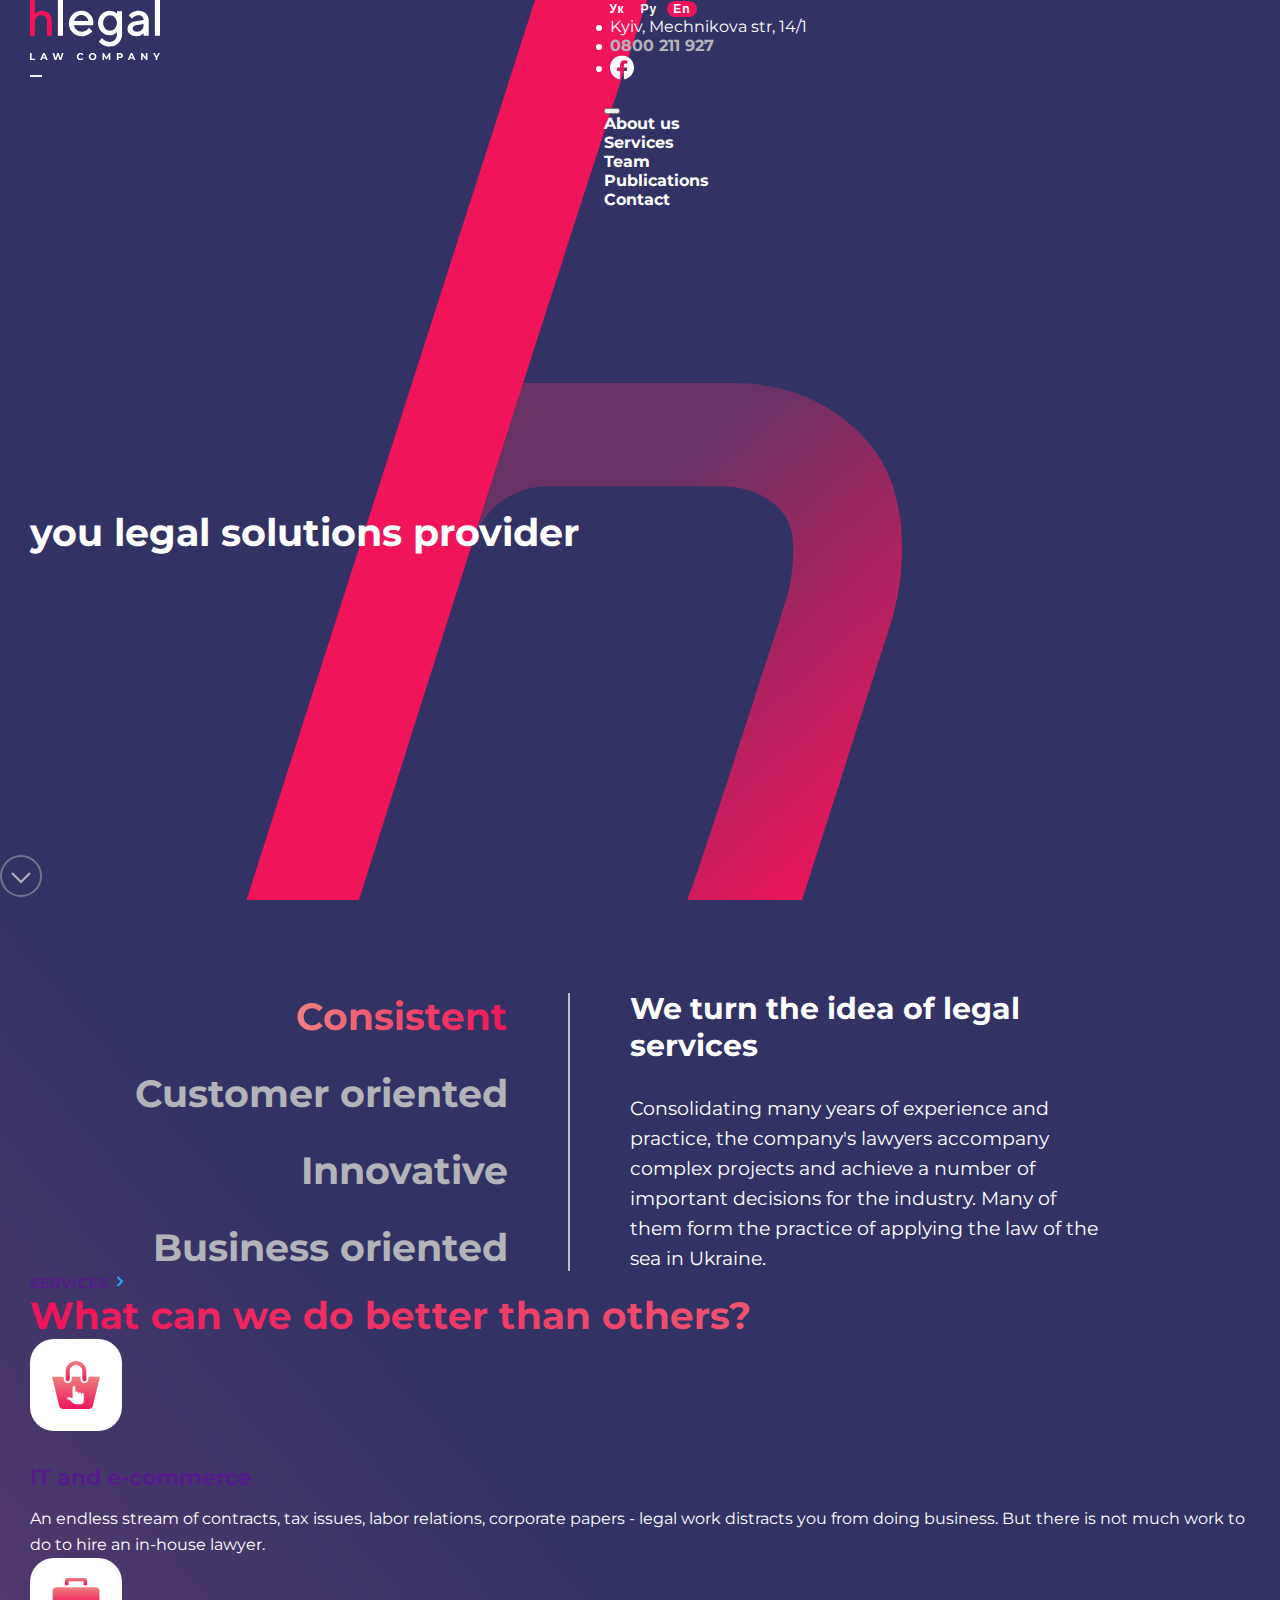
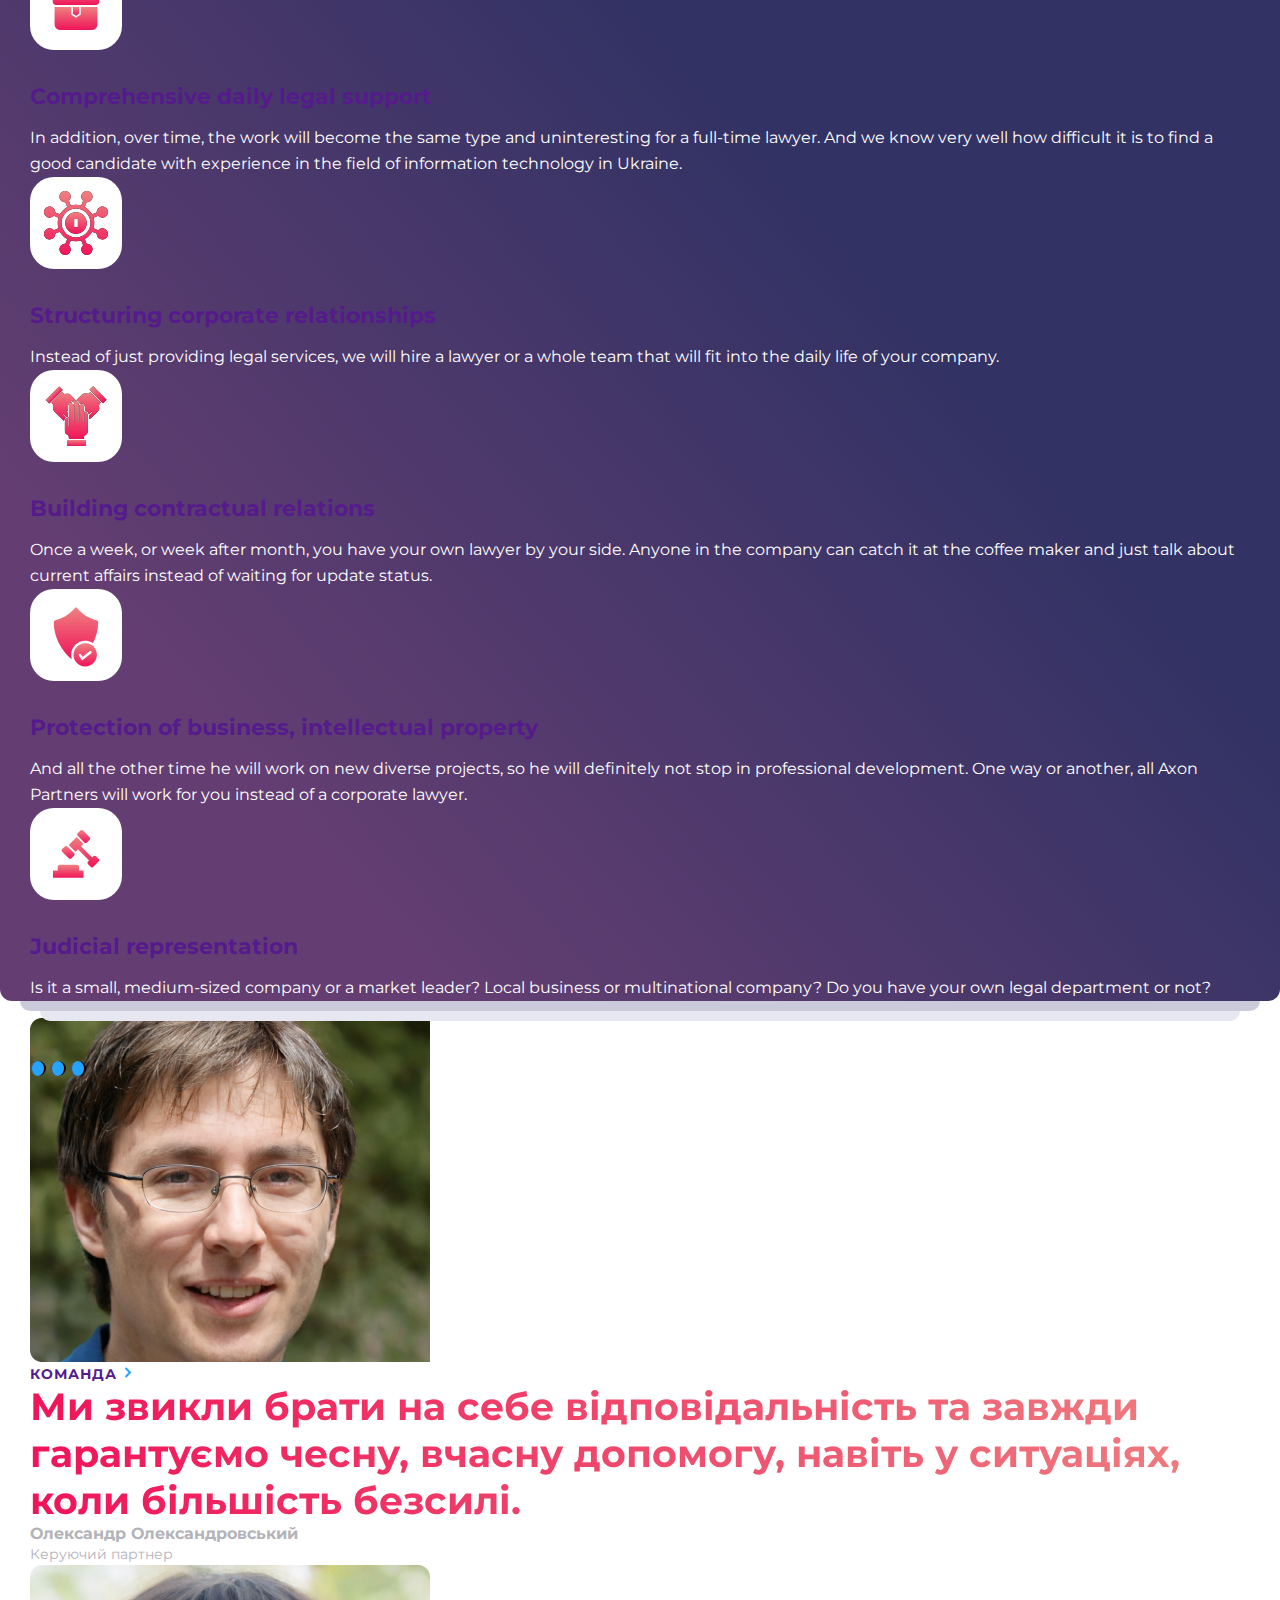
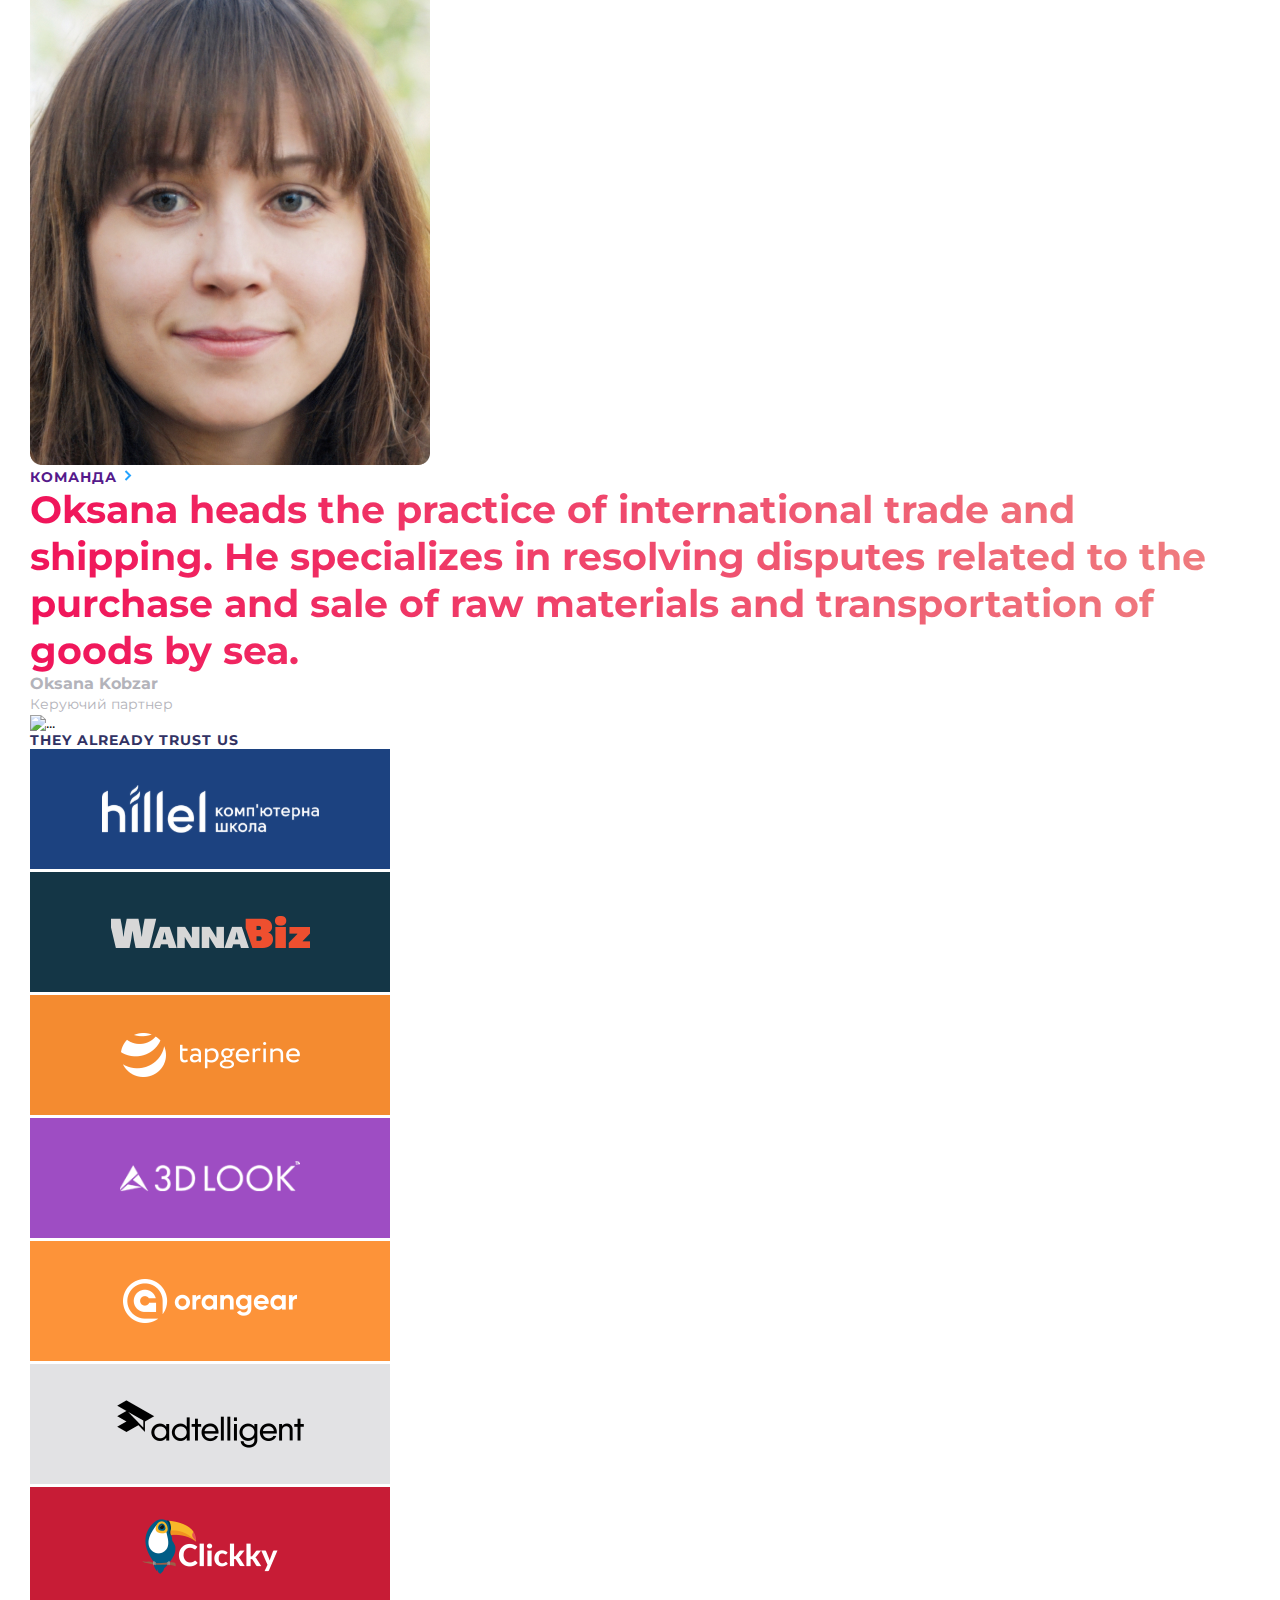
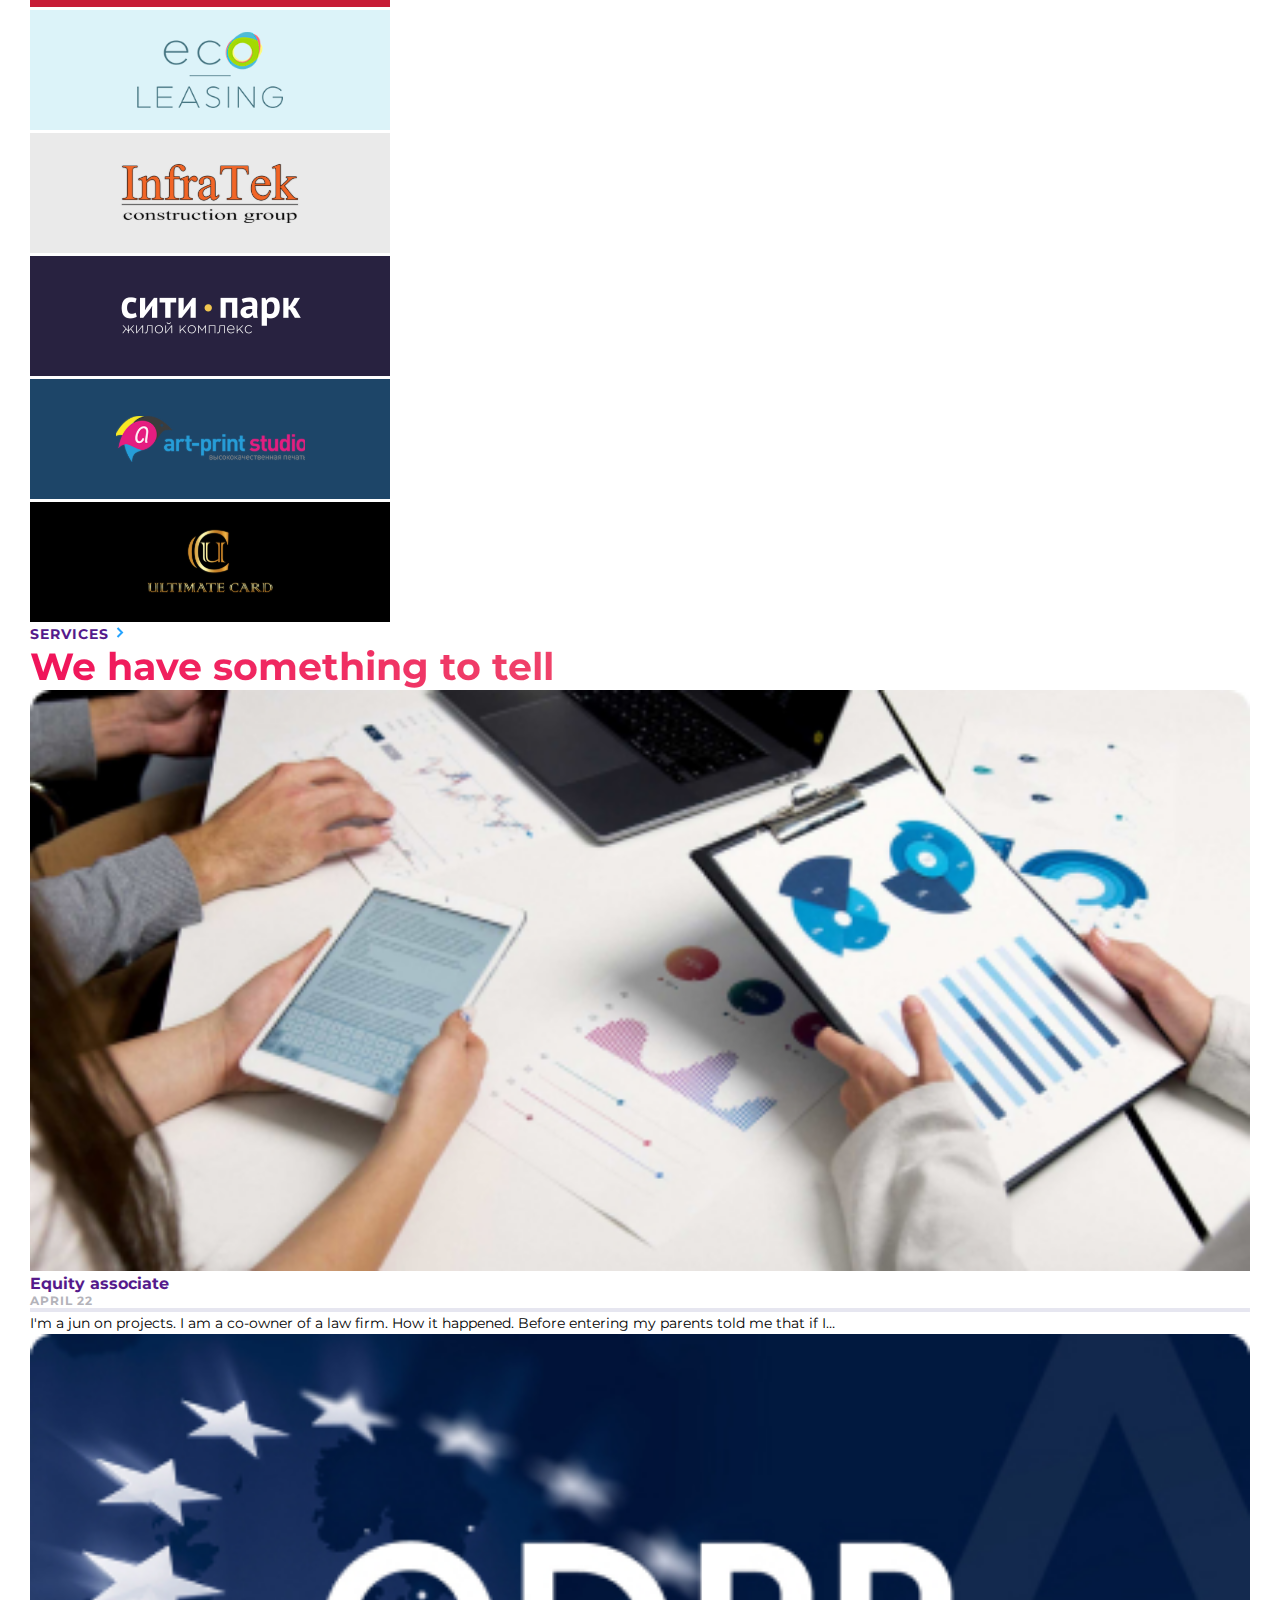
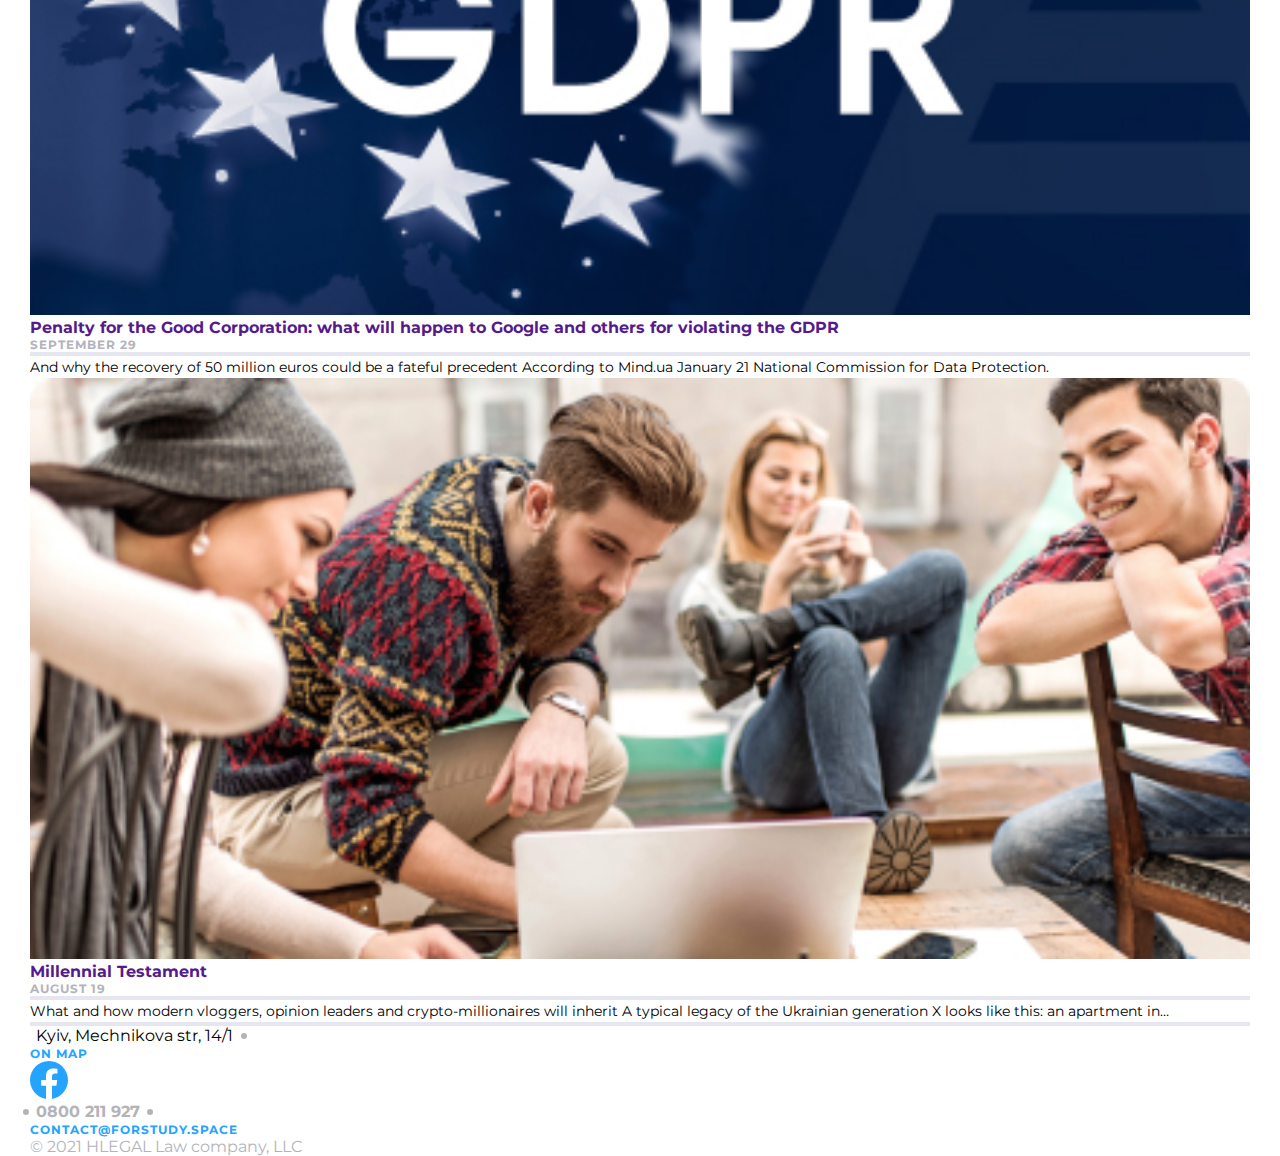
==== commit caf0246a: "new pages" ====
--- a/index.html
+++ b/index.html
@@ -52,7 +52,7 @@
                       <a class="navbar-brand" href="#">
                         <object
                           class="img_logo_header"
-                          data="../svg_icons/Logo.svg "
+                          data="./svg_icons/Logo.svg "
                           type=""
                         ></object>
                         <a class="header_more__logo_2">
@@ -123,12 +123,12 @@
                             <a class="txt_u" href="">Team</a>
                           </li>
                           <li class="item">
-                            <a class="txt_u" href="./pages/_publication.html"
+                            <a class="txt_u" href="./publication.html"
                               >Publications</a
                             >
                           </li>
                           <li class="item">
-                            <a class="txt_u" href="">Contact</a>
+                            <a class="txt_u" href="./contact_page.html">Contact</a>
                           </li>
                         </ul>
                       </nav>
@@ -401,7 +401,7 @@
             <div class="col-12 col-sm-4 col-lg-3">
               <object
                 class="img_p"
-                data="/svg_icons/3d_look.svg"
+                data="./svg_icons/3d_look.svg"
                 type=""
               ></object>
             </div>
--- a/css/main.css
+++ b/css/main.css
@@ -445,7 +445,7 @@
 }
 
 .footer_content {
-  border-top: 2px solid #e6e6f0;
+  border-top: 4px solid #e6e6f0;
 }
 .footer_content .p_f {
   font-size: 16px;
@@ -809,4 +809,280 @@
   background-color: transparent;
   color: #24A3FF;
   box-shadow: 10px 10px 10px 10px solid #24A3FF;
+}
+
+.conteiner_entry {
+  max-width: 1140px;
+  padding: 0 30px;
+  margin: 0 auto;
+  width: 100%;
+}
+
+.main_title {
+  border-bottom: 4px solid #b3b3ba;
+}
+.main_title .h1_entry {
+  font-size: 30px;
+  font-style: normal;
+  font-weight: 700;
+  line-height: normal;
+  color: #323264;
+}
+.main_title .p_entry {
+  font-size: 12px;
+  font-style: normal;
+  font-weight: 700;
+  line-height: normal;
+  letter-spacing: 1px;
+  text-transform: uppercase;
+  color: #b3b3ba;
+}
+
+.main_txt {
+  border-bottom: 4px solid #b3b3ba;
+}
+.main_txt .p_txt {
+  color: #000;
+  font-size: 16px;
+  font-style: normal;
+  font-weight: 400;
+  line-height: 26px; /* 162.5% */
+}
+.main_txt .h2_entry {
+  font-size: 38px;
+  font-style: normal;
+  font-weight: 700;
+  line-height: normal;
+  background: var(--Gradient-Red-Text, linear-gradient(90deg, #F0145A 0.84%, #EF8080 99.96%));
+  background-clip: text;
+  -webkit-background-clip: text;
+  -webkit-text-fill-color: transparent;
+}
+.main_txt .h3_entry {
+  font-size: 22px;
+  font-style: normal;
+  font-weight: 700;
+  line-height: normal;
+  color: #323264;
+}
+.main_txt .p_list {
+  font-size: 18px;
+  font-style: normal;
+  font-weight: 400;
+  line-height: 26px; /* 144.444% */
+  color: #000;
+}
+.main_txt .p_list .span {
+  font-size: 18px;
+  font-style: normal;
+  font-weight: 700;
+  line-height: 26px; /* 144.444% */
+  color: #f0145a;
+}
+.main_txt .h2_other {
+  font-size: 22px;
+  font-style: normal;
+  font-weight: 700;
+  line-height: normal;
+  color: #323264;
+}
+.main_txt .p_photo {
+  font-size: 14px;
+  font-style: normal;
+  font-weight: 400;
+  line-height: 22px; /* 157.143% */
+  color: #b3b3ba;
+}
+
+@media screen and (max-width: 769px) {
+  .img_public {
+    width: 100%;
+  }
+}
+.conteiner_entry {
+  max-width: 1140px;
+  padding: 0 30px;
+  margin: 0 auto;
+  width: 100%;
+}
+
+.main_title {
+  border-bottom: 4px solid #b3b3ba;
+}
+.main_title .h1_entry {
+  font-size: 30px;
+  font-style: normal;
+  font-weight: 700;
+  line-height: normal;
+  color: #323264;
+}
+.main_title .p_entry {
+  font-size: 12px;
+  font-style: normal;
+  font-weight: 700;
+  line-height: normal;
+  letter-spacing: 1px;
+  text-transform: uppercase;
+  color: #b3b3ba;
+}
+
+.main_txt {
+  border-bottom: 4px solid #b3b3ba;
+}
+.main_txt .p_txt {
+  color: #000;
+  font-size: 16px;
+  font-style: normal;
+  font-weight: 400;
+  line-height: 26px; /* 162.5% */
+}
+.main_txt .h2_entry {
+  font-size: 38px;
+  font-style: normal;
+  font-weight: 700;
+  line-height: normal;
+  background: var(--Gradient-Red-Text, linear-gradient(90deg, #F0145A 0.84%, #EF8080 99.96%));
+  background-clip: text;
+  -webkit-background-clip: text;
+  -webkit-text-fill-color: transparent;
+}
+.main_txt .h3_entry {
+  font-size: 22px;
+  font-style: normal;
+  font-weight: 700;
+  line-height: normal;
+  color: #323264;
+}
+.main_txt .p_list {
+  font-size: 18px;
+  font-style: normal;
+  font-weight: 400;
+  line-height: 26px; /* 144.444% */
+  color: #000;
+}
+.main_txt .p_list .span {
+  font-size: 18px;
+  font-style: normal;
+  font-weight: 700;
+  line-height: 26px; /* 144.444% */
+  color: #f0145a;
+}
+.main_txt .h2_other {
+  font-size: 22px;
+  font-style: normal;
+  font-weight: 700;
+  line-height: normal;
+  color: #323264;
+}
+.main_txt .p_photo {
+  font-size: 14px;
+  font-style: normal;
+  font-weight: 400;
+  line-height: 22px; /* 157.143% */
+  color: #b3b3ba;
+}
+
+@media screen and (max-width: 769px) {
+  .img_public {
+    width: 100%;
+  }
+}
+.h3_soc {
+  font-size: 21px;
+  font-style: normal;
+  font-weight: 400;
+  line-height: 30px; /* 142.857% */
+  color: #323264;
+}
+
+.number {
+  font-size: 21px;
+  font-style: normal;
+  font-weight: 400;
+  line-height: 30px; /* 142.857% */
+  color: #46466E;
+}
+
+.address_item.number {
+  font-size: 16px;
+  font-style: normal;
+  font-weight: 700;
+  line-height: normal;
+  color: #b3b3ba;
+}
+
+.contact_link {
+  text-decoration: none;
+}
+.contact_link .contact {
+  font-size: 21px;
+  font-style: normal;
+  font-weight: 400;
+  line-height: 30px; /* 142.857% */
+  color: #24A3FF;
+}
+
+.p_fb {
+  font-size: 12px;
+  font-style: normal;
+  font-weight: 700;
+  line-height: 16px; /* 133.333% */
+  letter-spacing: 1px;
+  text-transform: uppercase;
+  color: #24A3FF;
+}
+
+.contact_info .contact_social {
+  border-bottom: 4px solid #b3b3ba;
+  border-top: 4px solid #b3b3ba;
+}
+.contact_info .contact_facebook {
+  border-bottom: 4px solid #b3b3ba;
+}
+
+.h2_contact {
+  font-size: 30px;
+  font-style: normal;
+  font-weight: 700;
+  line-height: normal;
+  background: var(--Gradient-Red-Text, linear-gradient(90deg, #F0145A 0.84%, #EF8080 99.96%));
+  background-clip: text;
+  -webkit-background-clip: text;
+  -webkit-text-fill-color: transparent;
+}
+
+.area {
+  border-radius: 8px;
+  border: 1px solid var(--Basic-White, #b3b3ba);
+  background: var(--Basic-White, #b3b3ba);
+}
+
+.p_contact {
+  font-size: 14px;
+  font-style: normal;
+  font-weight: 700;
+  line-height: normal;
+  letter-spacing: 1px;
+  text-transform: uppercase;
+  color: #b3b3ba;
+}
+
+.button_contact {
+  display: flex;
+  justify-content: center;
+  text-decoration: none;
+}
+.button_contact .btn_contact {
+  border-radius: 12px;
+  background: var(--Active-Regular, #24A3FF);
+  box-shadow: 0px 0px 20px 0px rgba(36, 163, 255, 0.5);
+  border: none;
+  font-size: 16px;
+  font-style: normal;
+  font-weight: 700;
+  line-height: normal;
+  text-align: center;
+  color: #fff;
+  width: 100%;
+  padding: 15px 30px;
 }